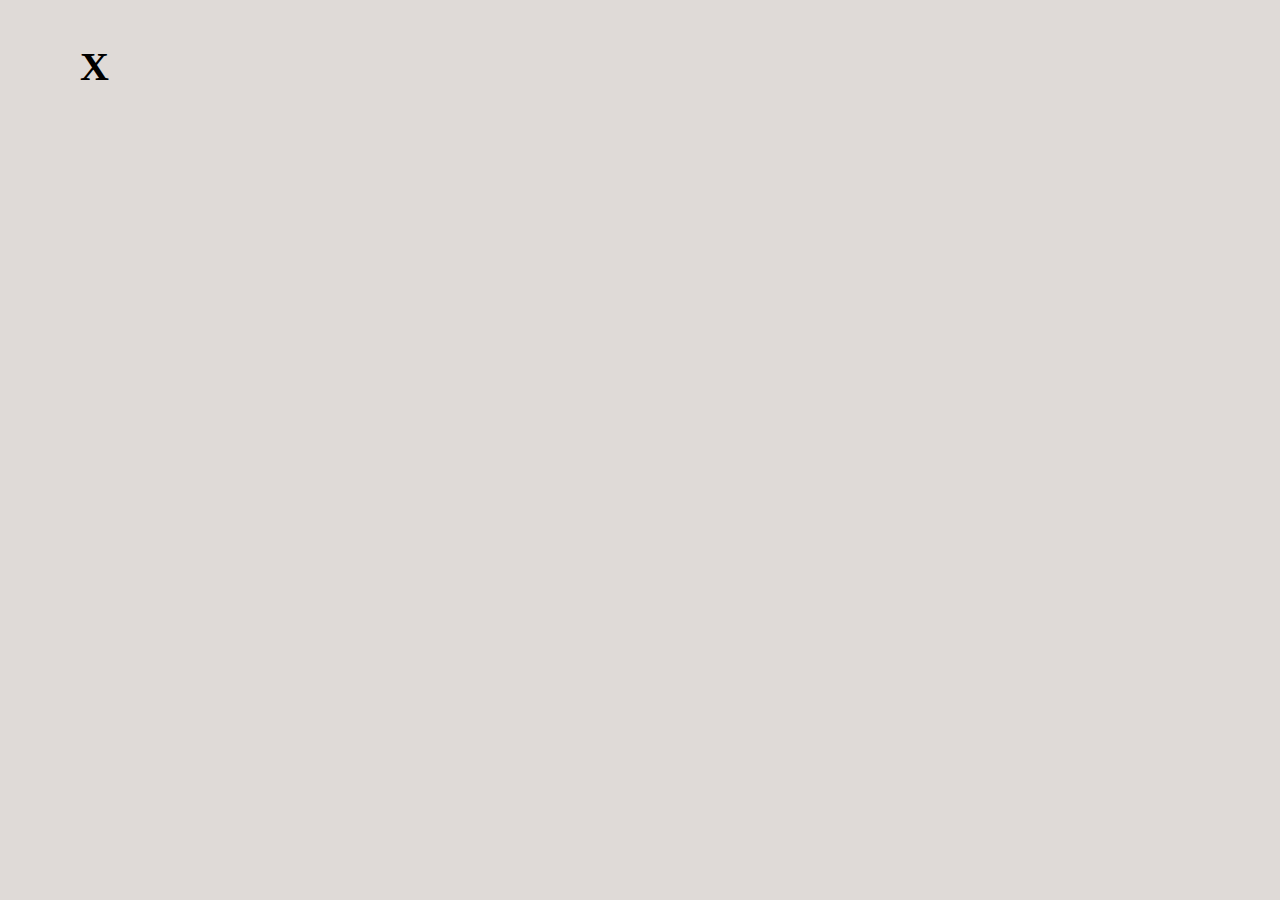
==== index.html @ 76798e86 "hierarchy setup" ====
<!DOCTYPE html>
<html lang="en">
<head>
    <meta charset="UTF-8">
    <meta http-equiv="X-UA-Compatible" content="IE=edge">
    <meta name="viewport" content="width=device-width, initial-scale=1.0">
    <title>Dehashed-1.0</title>
    <link rel="stylesheet" href="assets/styles/style.css">
    <link href="assets/styles/bootstrap/css/bootstrap.min.css" rel="stylesheet">
    <script src="assets/scripts/bootstrap/js/bootstrap.bundle.min.js"></script>
</head>
<body>
    <div class="firstx">
        <span>X</span>
    </div>
    <div class="secondx">
        <span>X</span>
    </div>
</body>
</html>
---- assets/styles/style.css ----
*{
    background-color: #DFDAD7;
}
.firstx{
    position: absolute;
width: 21px;
height: 53px;
left: 80px;
top: 40px;

font-family: 'Red Hat Display';
font-style: normal;
font-weight: 600;
font-size: 40px;
line-height: 53px;
/* identical to box height */


color: #000000;
}
.secondx{
    position: absolute;
width: 21px;
height: 53px;
left: 1337px;
top: 40px;

font-family: 'Red Hat Display';
font-style: normal;
font-weight: 600;
font-size: 40px;
line-height: 53px;
/* identical to box height */


color: #000000;
}
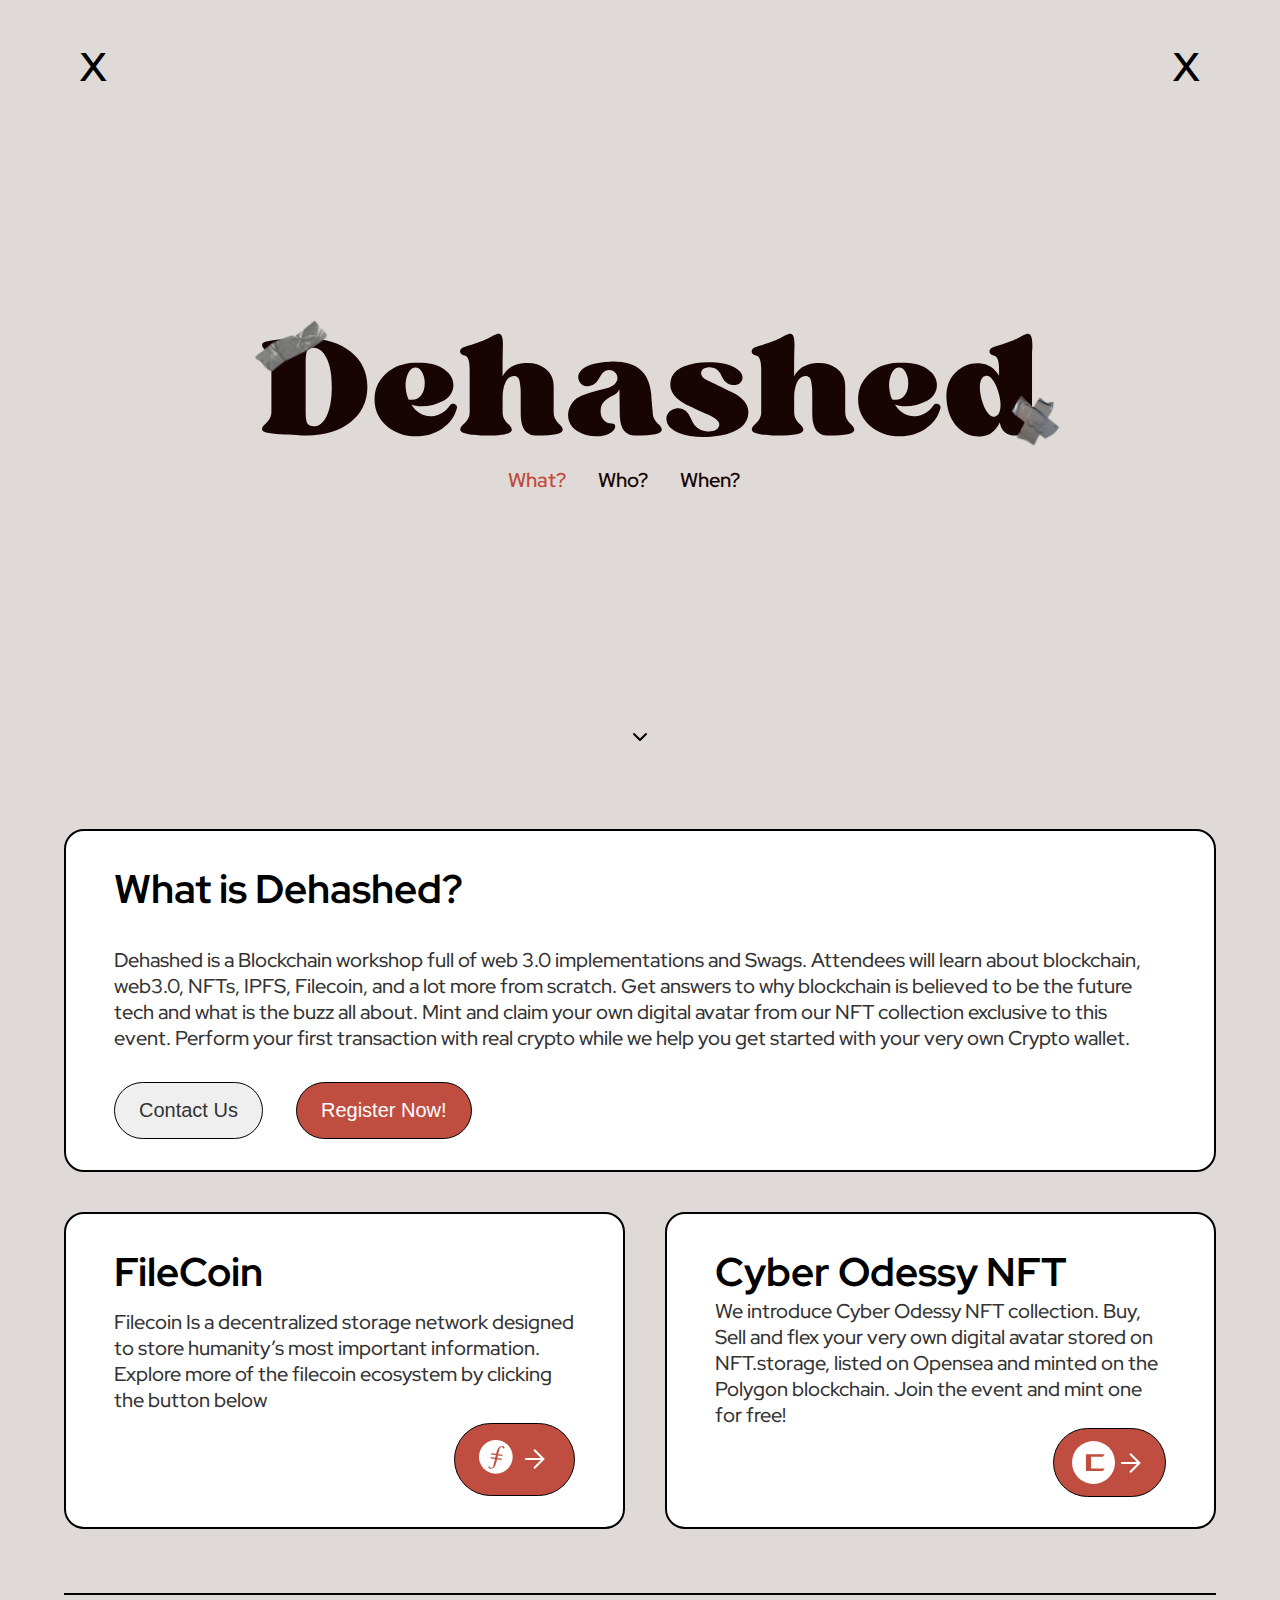
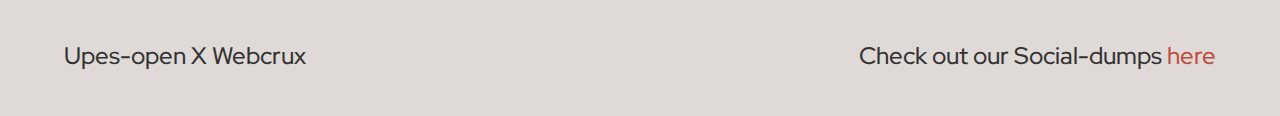
==== commit e16cdf36: "Merge pull request #6 from akshpnwr/main" ====
--- a/index.html
+++ b/index.html
@@ -1,20 +1,117 @@
 <!DOCTYPE html>
 <html lang="en">
-<head>
-    <meta charset="UTF-8">
-    <meta http-equiv="X-UA-Compatible" content="IE=edge">
-    <meta name="viewport" content="width=device-width, initial-scale=1.0">
-    <title>Dehashed-1.0</title>
-    <link rel="stylesheet" href="assets/styles/style.css">
-    <link href="assets/styles/bootstrap/css/bootstrap.min.css" rel="stylesheet">
-    <script src="assets/scripts/bootstrap/js/bootstrap.bundle.min.js"></script>
-</head>
-<body>
-    <div class="firstx">
-        <span>X</span>
-    </div>
-    <div class="secondx">
-        <span>X</span>
-    </div>
-</body>
-</html>+  <head>
+    <meta charset="UTF-8" />
+    <meta http-equiv="X-UA-Compatible" content="IE=edge" />
+    <meta name="viewport" content="width=device-width, initial-scale=1.0" />
+    <title>Document</title>
+    <link
+      rel="stylesheet"
+      href="https://cdn.jsdelivr.net/npm/swiper/swiper-bundle.min.css"
+    />
+    <link rel="stylesheet" href="./assets/styles/global.css" />
+    <link rel="stylesheet" href="./assets/styles/index.css" />
+    <script
+      type="module"
+      src="https://cdn.jsdelivr.net/npm/swiper/swiper-bundle.min.js"
+    ></script>
+    <script type="module" src="./assets/scripts/index.js"></script>
+  </head>
+  <body>
+    <div class="x-1">X</div>
+    <div class="x-2">X</div>
+
+    <header>
+      <img class="title" src="./assets/images/dehashed.svg" alt="" srcset="" />
+
+      <nav>
+        <ul>
+          <li>
+            <a class="nav-link active" href="#dehashed">What?</a>
+          </li>
+          <li>
+            <a class="nav-link" href="#">Who?</a>
+          </li>
+          <li>
+            <a class="nav-link" href="#">When?</a>
+          </li>
+        </ul>
+      </nav>
+
+      <a class="arrows" href="#dehashed">
+        <img src="./assets/images/chevron-down.svg" class="" alt="" srcset="" />
+        <img
+          src="./assets/images/chevron-down.svg"
+          class="below-arrow hidden"
+          alt=""
+          srcset=""
+        />
+      </a>
+    </header>
+
+    <main>
+      <div class="about-box" id="dehashed">
+        <h1>What is Dehashed?</h1>
+        <p>
+          Dehashed is a Blockchain workshop full of web 3.0 implementations and
+          Swags. Attendees will learn about blockchain, web3.0, NFTs, IPFS,
+          Filecoin, and a lot more from scratch. Get answers to why blockchain
+          is believed to be the future tech and what is the buzz all about. Mint
+          and claim your own digital avatar from our NFT collection exclusive to
+          this event. Perform your first transaction with real crypto while we
+          help you get started with your very own Crypto wallet.
+        </p>
+        <div class="actions">
+          <a href="mailto:contact@dehashed.in">
+            <button class="contact white-button">Contact Us</button>
+          </a>
+          <button class="register brown-button">Register Now!</button>
+        </div>
+      </div>
+
+      <div class="about-box" id="filecoin">
+        <h1>FileCoin</h1>
+        <p>
+          Filecoin Is a decentralized storage network designed to store
+          humanity’s most important information. Explore more of the filecoin
+          ecosystem by clicking the button below
+        </p>
+        <div class="actions">
+          <a target="_blank" href="https://filecoin.io/">
+            <button class="brown-button">
+              <img src="./assets/images/filecoin-button.png" alt="" srcset="" />
+              <img src="./assets/images/arrow-right.svg" alt="" />
+            </button>
+          </a>
+        </div>
+      </div>
+
+      <div class="about-box" id="cyber">
+        <h1>Cyber Odessy NFT</h1>
+        <p>
+          We introduce Cyber Odessy NFT collection. Buy, Sell and flex your very
+          own digital avatar stored on NFT.storage, listed on Opensea and minted
+          on the Polygon blockchain. Join the event and mint one for free!
+        </p>
+        <div class="actions">
+          <button class="brown-button">
+            <img src="./assets/images/cyber-button.svg" alt="" srcset="" />
+            <img src="./assets/images/arrow-right.svg" alt="" />
+          </button>
+        </div>
+      </div>
+    </main>
+    <footer>
+      <div class="about">
+        <p>Upes-open&Tab;&Tab;X&Tab;Webcrux</p>
+      </div>
+      <div class="social">
+        Check out our Social-dumps
+        <a href="mailto:contact@dehashed.in">
+          <span> here</span>
+        </a>
+      </div>
+    </footer>
+    <script src="https://cdn.jsdelivr.net/npm/swiper/swiper-bundle.min.js"></script>
+  </body>
+</html>
--- a/assets/styles/global.css
+++ b/assets/styles/global.css
@@ -0,0 +1,130 @@
+/* some global styles */
+/* can be reused */
+
+@import url('https://fonts.googleapis.com/css2?family=Red+Hat+Display:wght@400;600;500;700&display=swap');
+
+*,
+*::after,
+*::before {
+  box-sizing: border-box;
+  margin: 0;
+  padding: 0;
+}
+
+:root {
+  --main-black: #180403;
+  --accent-red: #bf4e40;
+}
+
+button {
+  cursor: pointer;
+}
+
+a {
+  text-decoration: none;
+  color: var(--main-black);
+  cursor: pointer;
+}
+
+body {
+  background: #dfdad7;
+  font-family: 'Red Hat Display', sans-serif;
+  scroll-behavior: smooth;
+}
+
+.x-1,
+.x-2 {
+  font-style: normal;
+  font-weight: 600;
+  font-size: 40px;
+  position: absolute;
+}
+
+.x-1 {
+  left: 80px;
+  top: 40px;
+}
+
+.x-2 {
+  top: 40px;
+  right: 80px;
+}
+
+header {
+  margin: 0 auto;
+  margin-top: 270px;
+  text-align: center;
+  position: relative;
+}
+
+/* Nav bar styles */
+nav ul {
+  display: flex;
+  list-style: none;
+  justify-content: center;
+}
+
+nav ul li {
+  margin-right: 32px;
+}
+
+nav ul li a {
+  color: var(--main-black);
+  font-size: 20px;
+  font-weight: 600;
+  border-bottom: 3px solid #dfdad7; /* <- here */
+  transition: border-bottom 0.5s;
+}
+
+nav ul li a:hover {
+  border-color: var(--main-black);
+}
+
+nav ul li a:active {
+  color: var(--accent-red);
+  border-color: var(--accent-red);
+}
+.active {
+  color: var(--accent-red);
+}
+
+.active:hover {
+  border-color: var(--accent-red);
+}
+
+.arrows {
+  margin: 0 auto;
+  margin-top: 232px;
+  display: flex;
+  flex-direction: column;
+  width: 24px;
+  height: 24px;
+  border: none;
+  outline: none;
+  background: none;
+}
+
+.arrows .below-arrow {
+  margin-top: -17px;
+}
+
+.hidden {
+  display: none;
+}
+
+footer {
+  font-weight: 500;
+  font-size: 24px;
+  display: flex;
+  justify-content: space-between;
+  color: #333333;
+  width: 90%;
+  border-top: 2px solid black;
+  margin: 0 auto;
+  padding: 45px 0;
+  margin-top: 64px;
+}
+
+footer .social span {
+  color: var(--accent-red);
+}
--- a/assets/styles/index.css
+++ b/assets/styles/index.css
@@ -0,0 +1,166 @@
+main .about-box {
+  background: #ffffff;
+  border: 2px solid #000000;
+  border-radius: 20px;
+  margin: 0 auto;
+  padding: 31px 48px;
+  display: flex;
+  flex-direction: column;
+  justify-content: space-between;
+}
+
+main .about-box > h1 {
+  font-weight: 700;
+  font-size: 40px;
+}
+
+main .about-box > p {
+  font-weight: 500;
+  font-size: 20px;
+  line-height: 26px;
+  color: #333333;
+}
+
+button {
+  border: 1px solid #000000;
+  border-radius: 40px;
+  padding: 16px 24px;
+  font-weight: 500;
+  font-size: 20px;
+}
+
+.white-button {
+  color: #333333;
+}
+
+.brown-button {
+  color: #ffffff;
+  background: #bf4e40;
+}
+
+main {
+  width: 90%;
+  margin: 0 auto;
+  display: grid;
+  grid-template-areas:
+    'dehashed dehashed'
+    'filecoin cyber';
+  gap: 40px;
+}
+main #dehashed {
+  height: 343px;
+  margin-top: 80px;
+  grid-area: dehashed;
+}
+
+main #dehashed .brown-button {
+  margin-left: 30px;
+}
+
+main #filecoin,
+main #cyber {
+  height: 317px;
+}
+
+#filcoin button,
+#cyber button {
+  padding: 12px 18px;
+  width: 113px;
+  display: flex;
+  align-items: center;
+  /* margin-left: 100%; */
+}
+#filecoin .actions,
+#cyber .actions {
+  display: flex;
+  justify-content: end;
+  /* align-items: flex-end;
+  justify-items: flex-end; */
+}
+
+main #filecoin {
+  grid-area: filecoin;
+}
+
+main #cyber {
+  grid-area: cyber;
+}
+/* main #filecoin,
+main #cyber {
+   border: 1px solid red;
+  width: 40%;
+  display: inline-flex;
+  height: 317px;
+  margin: 0 auto; 
+} */
+
+/* .interaction {
+  margin-top: 80px;
+  scroll-margin-top: 110px;
+}
+
+.interaction img {
+  display: block;
+  margin: 0 auto;
+}
+
+.interaction p,
+main p {
+  text-align: center;
+  margin-top: 8px;
+  font-weight: 500;
+  font-size: 24px;
+  color: #333333;
+}
+
+main > p {
+  margin: 0 auto;
+  width: fit-content;
+  margin-top: 40px;
+  padding-bottom: 10px;
+  line-height: 10px;
+  border-bottom: 2px solid black;
+}
+
+.interaction p {
+  margin-bottom: 160px;
+}
+
+.swiper {
+  width: 100%;
+  height: 100%;
+}
+
+.swiper-pagination {
+  margin-bottom: 30px;
+}
+
+.swiper-pagination-bullet {
+  background: white;
+  border: 2px solid black;
+  height: 9.5px;
+  width: 9.5px;
+}
+
+.swiper-pagination-bullet-active {
+  background: black;
+}
+
+.swiper-slide {
+  text-align: center;
+  font-size: 18px;
+  margin-bottom: 100px;
+
+  display: -webkit-box;
+  display: -ms-flexbox;
+  display: -webkit-flex;
+  display: flex;
+  -webkit-box-pack: center;
+  -ms-flex-pack: center;
+  -webkit-justify-content: center;
+  justify-content: center;
+  -webkit-box-align: center;
+  -ms-flex-align: center;
+  -webkit-align-items: center;
+  align-items: center;
+} */
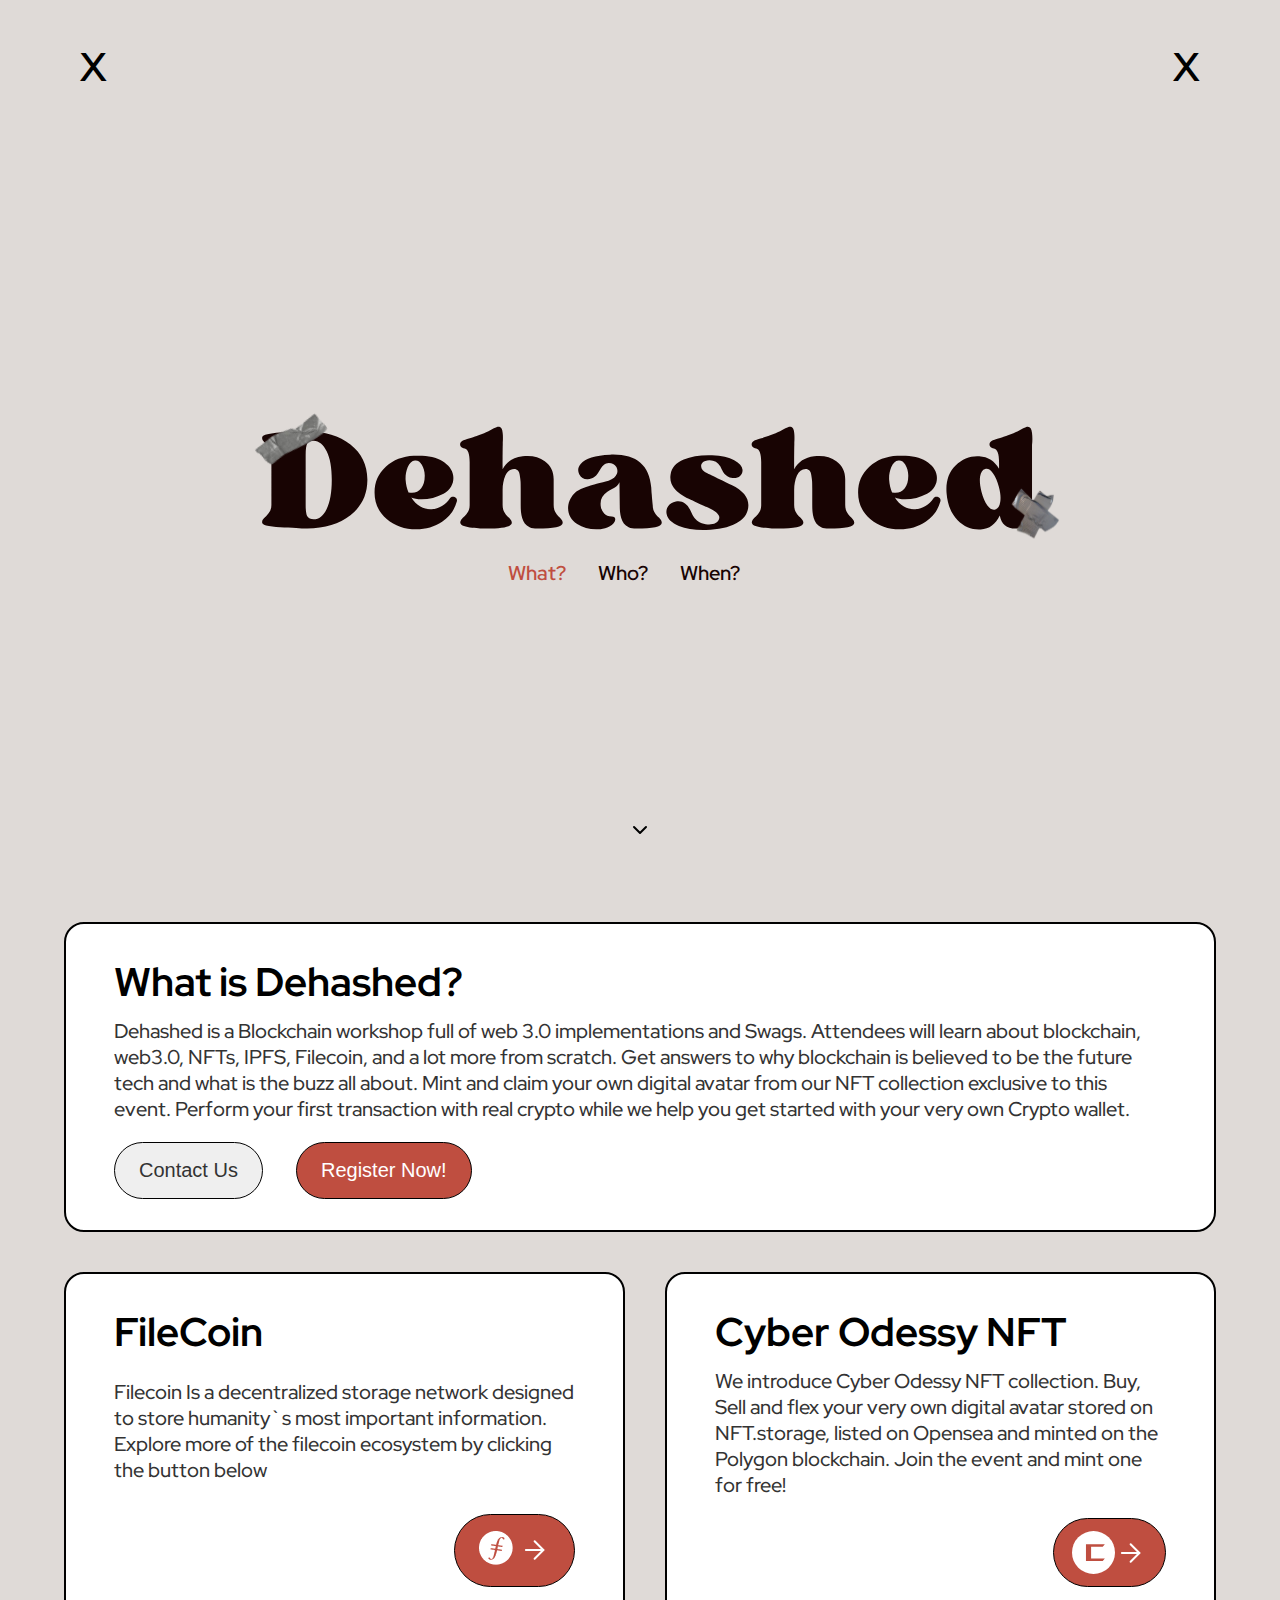
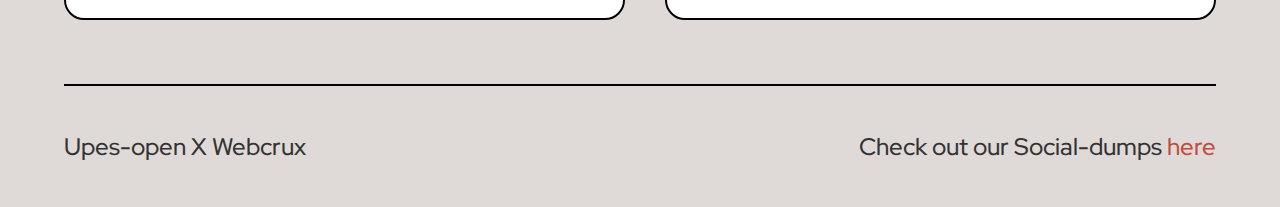
==== commit 57b56d70: "Responsive Landing Page" ====
--- a/index.html
+++ b/index.html
@@ -11,15 +11,13 @@
     />
     <link rel="stylesheet" href="./assets/styles/global.css" />
     <link rel="stylesheet" href="./assets/styles/index.css" />
-    <script
-      type="module"
-      src="https://cdn.jsdelivr.net/npm/swiper/swiper-bundle.min.js"
-    ></script>
     <script type="module" src="./assets/scripts/index.js"></script>
   </head>
   <body>
-    <div class="x-1">X</div>
-    <div class="x-2">X</div>
+    <div class="x">
+      <div>X</div>
+      <div>X</div>
+    </div>
 
     <header>
       <img class="title" src="./assets/images/dehashed.svg" alt="" srcset="" />
@@ -64,7 +62,7 @@
         <div class="actions">
           <a href="mailto:contact@dehashed.in">
             <button class="contact white-button">Contact Us</button>
-          </a>
+          </a href="https://register.dehashed.in/">
           <button class="register brown-button">Register Now!</button>
         </div>
       </div>
@@ -73,7 +71,7 @@
         <h1>FileCoin</h1>
         <p>
           Filecoin Is a decentralized storage network designed to store
-          humanity’s most important information. Explore more of the filecoin
+          humanity`s most important information. Explore more of the filecoin
           ecosystem by clicking the button below
         </p>
         <div class="actions">
@@ -84,8 +82,8 @@
             </button>
           </a>
         </div>
+        
       </div>
-
       <div class="about-box" id="cyber">
         <h1>Cyber Odessy NFT</h1>
         <p>
@@ -107,11 +105,10 @@
       </div>
       <div class="social">
         Check out our Social-dumps
-        <a href="mailto:contact@dehashed.in">
+        <a href="">
           <span> here</span>
         </a>
       </div>
     </footer>
-    <script src="https://cdn.jsdelivr.net/npm/swiper/swiper-bundle.min.js"></script>
   </body>
 </html>
--- a/assets/styles/global.css
+++ b/assets/styles/global.css
@@ -32,22 +32,13 @@
   scroll-behavior: smooth;
 }
 
-.x-1,
-.x-2 {
+.x {
   font-style: normal;
   font-weight: 600;
   font-size: 40px;
-  position: absolute;
-}
-
-.x-1 {
-  left: 80px;
-  top: 40px;
-}
-
-.x-2 {
-  top: 40px;
-  right: 80px;
+  display: flex;
+  margin: 40px 80px;
+  justify-content: space-between;
 }
 
 header {
@@ -58,6 +49,7 @@
 }
 
 /* Nav bar styles */
+
 nav ul {
   display: flex;
   list-style: none;
@@ -128,3 +120,41 @@
 footer .social span {
   color: var(--accent-red);
 }
+
+@media (max-width: 650px) {
+  footer {
+    flex-direction: column;
+    text-align: center;
+  }
+  footer .about {
+    margin-bottom: 10px;
+  }
+}
+
+@media (max-width: 650px) {
+  nav ul {
+    flex-direction: column;
+  }
+  nav ul li {
+    margin-bottom: 8px;
+    margin-right: 0px;
+  }
+}
+
+@media (max-width: 650px) {
+  .title {
+    width: 300px;
+    margin-bottom: 20px;
+  }
+}
+
+@media (max-width: 300px) {
+  .title {
+    width: 200px;
+    margin-bottom: 20px;
+  }
+
+  .x {
+    margin: 40px;
+  }
+}
--- a/assets/styles/index.css
+++ b/assets/styles/index.css
@@ -9,16 +9,18 @@
   justify-content: space-between;
 }
 
-main .about-box > h1 {
+main .about-box h1 {
   font-weight: 700;
   font-size: 40px;
+  margin-bottom: 10px;
 }
 
-main .about-box > p {
+main .about-box p {
   font-weight: 500;
   font-size: 20px;
   line-height: 26px;
   color: #333333;
+  margin-bottom: 20px;
 }
 
 button {
@@ -48,7 +50,6 @@
   gap: 40px;
 }
 main #dehashed {
-  height: 343px;
   margin-top: 80px;
   grid-area: dehashed;
 }
@@ -57,25 +58,17 @@
   margin-left: 30px;
 }
 
-main #filecoin,
-main #cyber {
-  height: 317px;
-}
-
 #filcoin button,
 #cyber button {
   padding: 12px 18px;
   width: 113px;
   display: flex;
   align-items: center;
-  /* margin-left: 100%; */
 }
 #filecoin .actions,
 #cyber .actions {
   display: flex;
   justify-content: end;
-  /* align-items: flex-end;
-  justify-items: flex-end; */
 }
 
 main #filecoin {
@@ -85,82 +78,49 @@
 main #cyber {
   grid-area: cyber;
 }
-/* main #filecoin,
-main #cyber {
-   border: 1px solid red;
-  width: 40%;
-  display: inline-flex;
-  height: 317px;
-  margin: 0 auto; 
-} */
 
-/* .interaction {
-  margin-top: 80px;
-  scroll-margin-top: 110px;
+@media (max-width: 650px) {
+  main {
+    grid-template-areas:
+      'dehashed'
+      'filecoin'
+      'cyber';
+  }
+
+  #filecoin .actions,
+  #cyber .actions {
+    justify-content: center;
+  }
+
+  #dehashed .actions {
+    display: flex;
+    flex-direction: column;
+    gap: 10px;
+    align-items: center;
+  }
+
+  main #dehashed .brown-button {
+    margin-left: 0;
+  }
+
+  .bro main .about-box p {
+    margin-bottom: 20px;
+  }
 }
 
-.interaction img {
-  display: block;
-  margin: 0 auto;
+@media (max-width: 650px) {
+  main {
+    width: 95%;
+  }
+
+  main .about-box {
+    padding: 20px;
+  }
+
+  main .about-box h1 {
+    font-size: 30px;
+  }
+  main .about-box p {
+    font-size: 20px;
+  }
 }
-
-.interaction p,
-main p {
-  text-align: center;
-  margin-top: 8px;
-  font-weight: 500;
-  font-size: 24px;
-  color: #333333;
-}
-
-main > p {
-  margin: 0 auto;
-  width: fit-content;
-  margin-top: 40px;
-  padding-bottom: 10px;
-  line-height: 10px;
-  border-bottom: 2px solid black;
-}
-
-.interaction p {
-  margin-bottom: 160px;
-}
-
-.swiper {
-  width: 100%;
-  height: 100%;
-}
-
-.swiper-pagination {
-  margin-bottom: 30px;
-}
-
-.swiper-pagination-bullet {
-  background: white;
-  border: 2px solid black;
-  height: 9.5px;
-  width: 9.5px;
-}
-
-.swiper-pagination-bullet-active {
-  background: black;
-}
-
-.swiper-slide {
-  text-align: center;
-  font-size: 18px;
-  margin-bottom: 100px;
-
-  display: -webkit-box;
-  display: -ms-flexbox;
-  display: -webkit-flex;
-  display: flex;
-  -webkit-box-pack: center;
-  -ms-flex-pack: center;
-  -webkit-justify-content: center;
-  justify-content: center;
-  -webkit-box-align: center;
-  -ms-flex-align: center;
-  -webkit-align-items: center;
-  align-items: center;
-} */
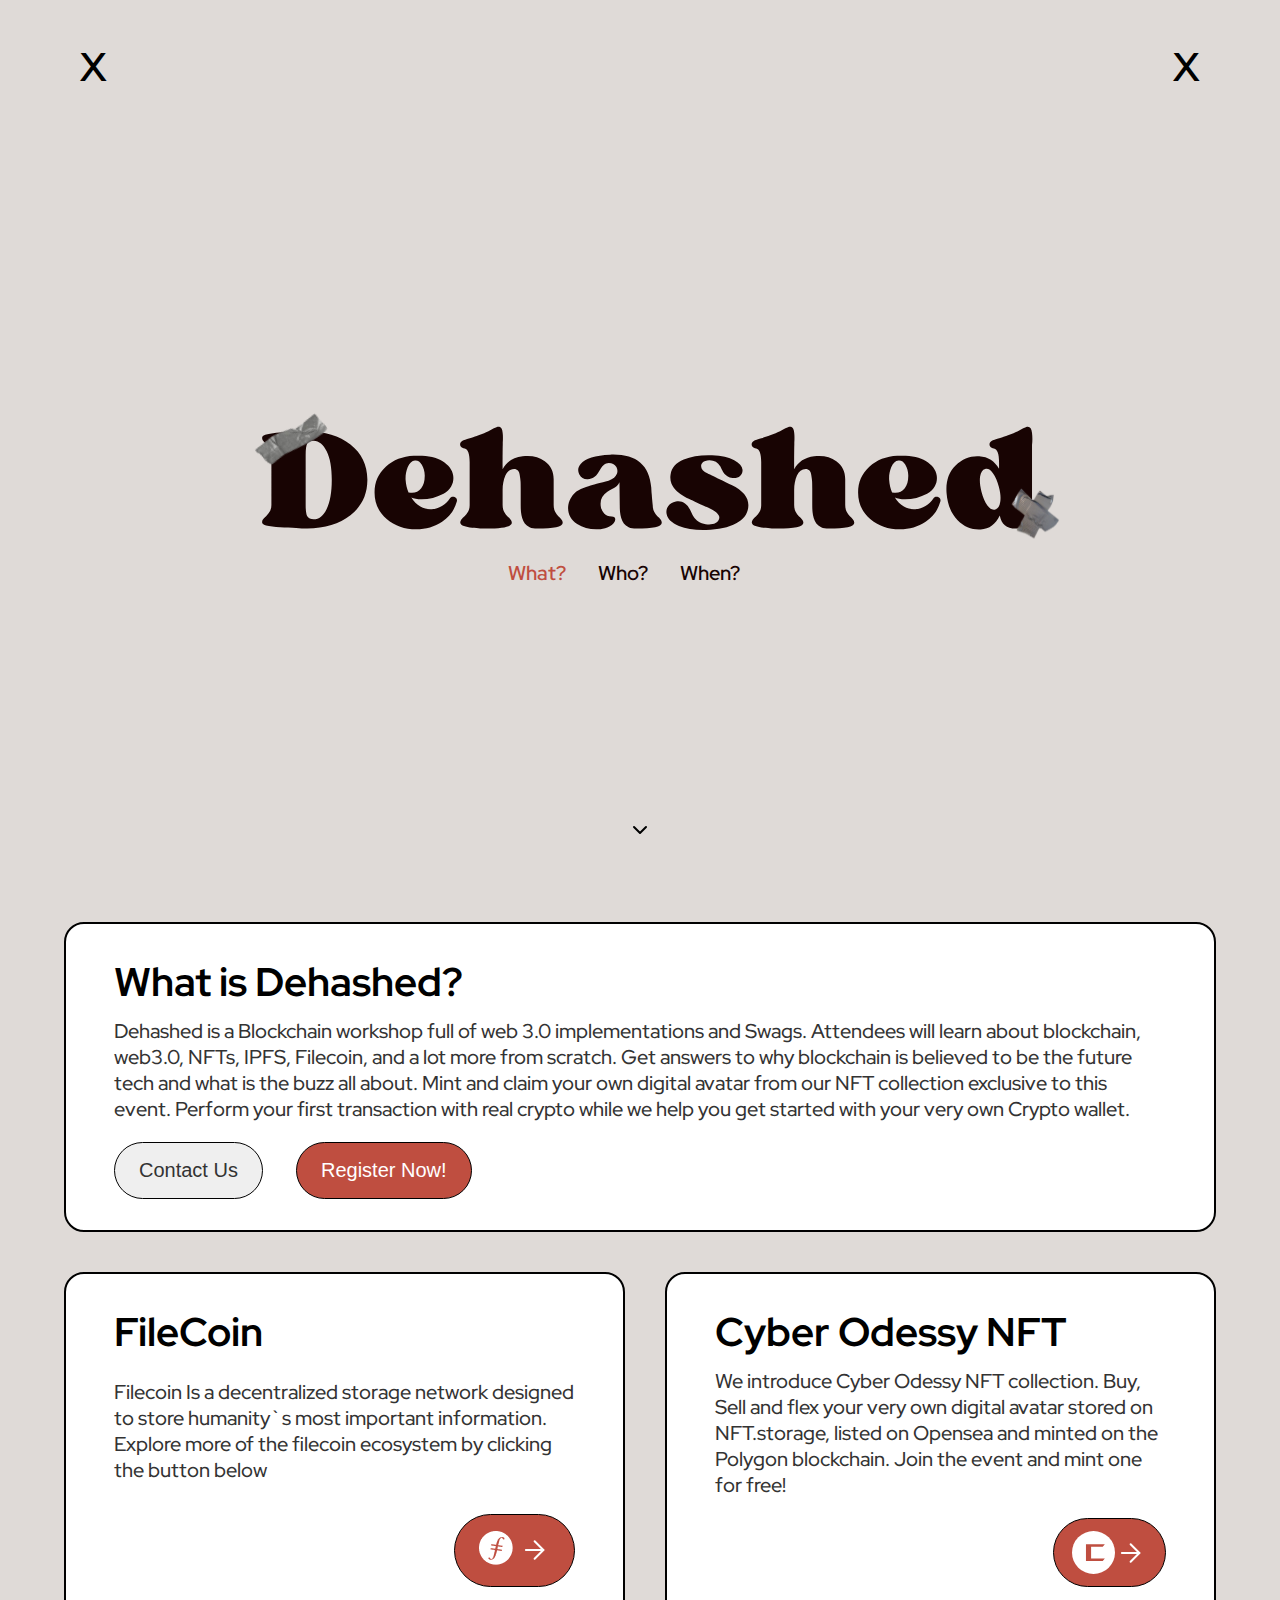
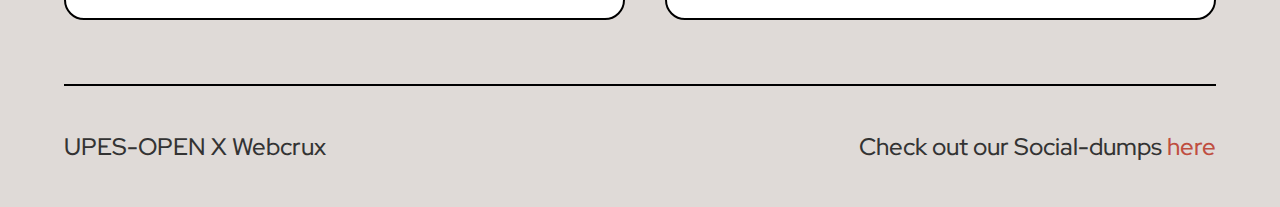
==== commit a6264e76: "Update index.html" ====
--- a/index.html
+++ b/index.html
@@ -9,9 +9,8 @@
       rel="stylesheet"
       href="https://cdn.jsdelivr.net/npm/swiper/swiper-bundle.min.css"
     />
-    <link rel="stylesheet" href="./assets/styles/global.css" />
-    <link rel="stylesheet" href="./assets/styles/index.css" />
-    <script type="module" src="./assets/scripts/index.js"></script>
+    <link rel="stylesheet" href="./assets/styles/pages/landing/landing.css" />
+    <script type="module" src="./assets/scripts/pages/landing/landing.js"></script>
   </head>
   <body>
     <div class="x">
@@ -20,7 +19,7 @@
     </div>
 
     <header>
-      <img class="title" src="./assets/images/dehashed.svg" alt="" srcset="" />
+      <img class="title" src="./assets/images/landing/dehashed.svg" alt="" srcset="" />
 
       <nav>
         <ul>
@@ -37,9 +36,9 @@
       </nav>
 
       <a class="arrows" href="#dehashed">
-        <img src="./assets/images/chevron-down.svg" class="" alt="" srcset="" />
+        <img src="./assets/images/landing/chevron-down.svg" class="" alt="" srcset="" />
         <img
-          src="./assets/images/chevron-down.svg"
+          src="./assets/images/landing/chevron-down.svg"
           class="below-arrow hidden"
           alt=""
           srcset=""
@@ -61,9 +60,9 @@
         </p>
         <div class="actions">
           <a href="mailto:contact@dehashed.in">
-            <button class="contact white-button">Contact Us</button>
-          </a href="https://register.dehashed.in/">
-          <button class="register brown-button">Register Now!</button>
+            <button class="contact white-button">Contact Us</button></a>
+          <a href="https://register.dehashed.in/">
+            <button class="register brown-button">Register Now!</button></a>
         </div>
       </div>
 
@@ -77,8 +76,8 @@
         <div class="actions">
           <a target="_blank" href="https://filecoin.io/">
             <button class="brown-button">
-              <img src="./assets/images/filecoin-button.png" alt="" srcset="" />
-              <img src="./assets/images/arrow-right.svg" alt="" />
+              <img src="./assets/images/landing/filecoin-button.png" alt="" srcset="" />
+              <img src="./assets/images/landing/arrow-right.svg" alt="" />
             </button>
           </a>
         </div>
@@ -93,19 +92,19 @@
         </p>
         <div class="actions">
           <button class="brown-button">
-            <img src="./assets/images/cyber-button.svg" alt="" srcset="" />
-            <img src="./assets/images/arrow-right.svg" alt="" />
+            <img src="./assets/images/landing/cyber-button.svg" alt="" srcset="" />
+            <img src="./assets/images/landing/arrow-right.svg" alt="" />
           </button>
         </div>
       </div>
     </main>
     <footer>
       <div class="about">
-        <p>Upes-open&Tab;&Tab;X&Tab;Webcrux</p>
+        <p>UPES-OPEN&Tab;&Tab;X&Tab;Webcrux</p>
       </div>
       <div class="social">
         Check out our Social-dumps
-        <a href="">
+        <a href="#">
           <span> here</span>
         </a>
       </div>
--- a/assets/styles/pages/landing/landing.css
+++ b/assets/styles/pages/landing/landing.css
@@ -0,0 +1,284 @@
+@import url('https://fonts.googleapis.com/css2?family=Red+Hat+Display:wght@400;600;500;700&display=swap');
+
+*,
+*::after,
+*::before {
+  box-sizing: border-box;
+  margin: 0;
+  padding: 0;
+}
+
+:root {
+  --main-black: #180403;
+  --accent-red: #bf4e40;
+}
+
+button {
+  cursor: pointer;
+}
+
+a {
+  text-decoration: none;
+  color: var(--main-black);
+  cursor: pointer;
+}
+
+body {
+  background: #dfdad7;
+  font-family: 'Red Hat Display', sans-serif;
+  scroll-behavior: smooth;
+}
+
+.x {
+  font-style: normal;
+  font-weight: 600;
+  font-size: 40px;
+  display: flex;
+  margin: 40px 80px;
+  justify-content: space-between;
+}
+
+header {
+  margin: 0 auto;
+  margin-top: 270px;
+  text-align: center;
+  position: relative;
+}
+
+/* Nav bar styles */
+
+nav ul {
+  display: flex;
+  list-style: none;
+  justify-content: center;
+}
+
+nav ul li {
+  margin-right: 32px;
+}
+
+nav ul li a {
+  color: var(--main-black);
+  font-size: 20px;
+  font-weight: 600;
+  border-bottom: 3px solid #dfdad7;
+  transition: border-bottom 0.5s;
+}
+
+nav ul li a:hover {
+  border-color: var(--main-black);
+}
+
+nav ul li a:active {
+  color: var(--accent-red);
+  border-color: var(--accent-red);
+}
+.active {
+  color: var(--accent-red);
+}
+
+.active:hover {
+  border-color: var(--accent-red);
+}
+
+.arrows {
+  margin: 0 auto;
+  margin-top: 232px;
+  display: flex;
+  flex-direction: column;
+  width: 24px;
+  height: 24px;
+  border: none;
+  outline: none;
+  background: none;
+}
+
+.arrows .below-arrow {
+  margin-top: -17px;
+}
+
+.hidden {
+  display: none;
+}
+
+footer {
+  font-weight: 500;
+  font-size: 24px;
+  display: flex;
+  justify-content: space-between;
+  color: #333333;
+  width: 90%;
+  border-top: 2px solid black;
+  margin: 0 auto;
+  padding: 45px 0;
+  margin-top: 64px;
+}
+
+footer .social span {
+  color: var(--accent-red);
+}
+
+main .about-box {
+  background: #ffffff;
+  border: 2px solid #000000;
+  border-radius: 20px;
+  margin: 0 auto;
+  padding: 31px 48px;
+  display: flex;
+  flex-direction: column;
+  justify-content: space-between;
+}
+
+main .about-box h1 {
+  font-weight: 700;
+  font-size: 40px;
+  margin-bottom: 10px;
+}
+
+main .about-box p {
+  font-weight: 500;
+  font-size: 20px;
+  line-height: 26px;
+  color: #333333;
+  margin-bottom: 20px;
+}
+
+button {
+  border: 1px solid #000000;
+  border-radius: 40px;
+  padding: 16px 24px;
+  font-weight: 500;
+  font-size: 20px;
+}
+
+.white-button {
+  color: #333333;
+}
+
+.brown-button {
+  color: #ffffff;
+  background: #bf4e40;
+}
+
+main {
+  width: 90%;
+  margin: 0 auto;
+  display: grid;
+  grid-template-areas:
+    'dehashed dehashed'
+    'filecoin cyber';
+  gap: 40px;
+}
+main #dehashed {
+  margin-top: 80px;
+  grid-area: dehashed;
+}
+
+main #dehashed .brown-button {
+  margin-left: 30px;
+}
+
+#filcoin button,
+#cyber button {
+  padding: 12px 18px;
+  width: 113px;
+  display: flex;
+  align-items: center;
+}
+#filecoin .actions,
+#cyber .actions {
+  display: flex;
+  justify-content: end;
+}
+
+main #filecoin {
+  grid-area: filecoin;
+}
+
+main #cyber {
+  grid-area: cyber;
+}
+
+@media (max-width: 650px) {
+  main {
+    grid-template-areas:
+      'dehashed'
+      'filecoin'
+      'cyber';
+  }
+
+  #filecoin .actions,
+  #cyber .actions {
+    justify-content: center;
+  }
+
+  #dehashed .actions {
+    display: flex;
+    flex-direction: column;
+    gap: 10px;
+    align-items: center;
+  }
+
+  main #dehashed .brown-button {
+    margin-left: 0;
+  }
+
+  .bro main .about-box p {
+    margin-bottom: 20px;
+  }
+}
+
+@media (max-width: 650px) {
+  footer {
+    flex-direction: column;
+    text-align: center;
+  }
+  footer .about {
+    margin-bottom: 10px;
+  }
+}
+
+@media (max-width: 650px) {
+  nav ul {
+    flex-direction: column;
+  }
+  nav ul li {
+    margin-bottom: 8px;
+    margin-right: 0px;
+  }
+}
+
+@media (max-width: 650px) {
+  .title {
+    width: 300px;
+    margin-bottom: 20px;
+  }
+}
+
+@media (max-width: 300px) {
+  .title {
+    width: 200px;
+    margin-bottom: 20px;
+  }
+
+  .x {
+    margin: 40px;
+  }
+}
+
+@media (max-width: 650px) {
+  main {
+    width: 95%;
+  }
+
+  main .about-box {
+    padding: 20px;
+  }
+
+  main .about-box h1 {
+    font-size: 30px;
+  }
+  main .about-box p {
+    font-size: 20px;
+  }
+}
